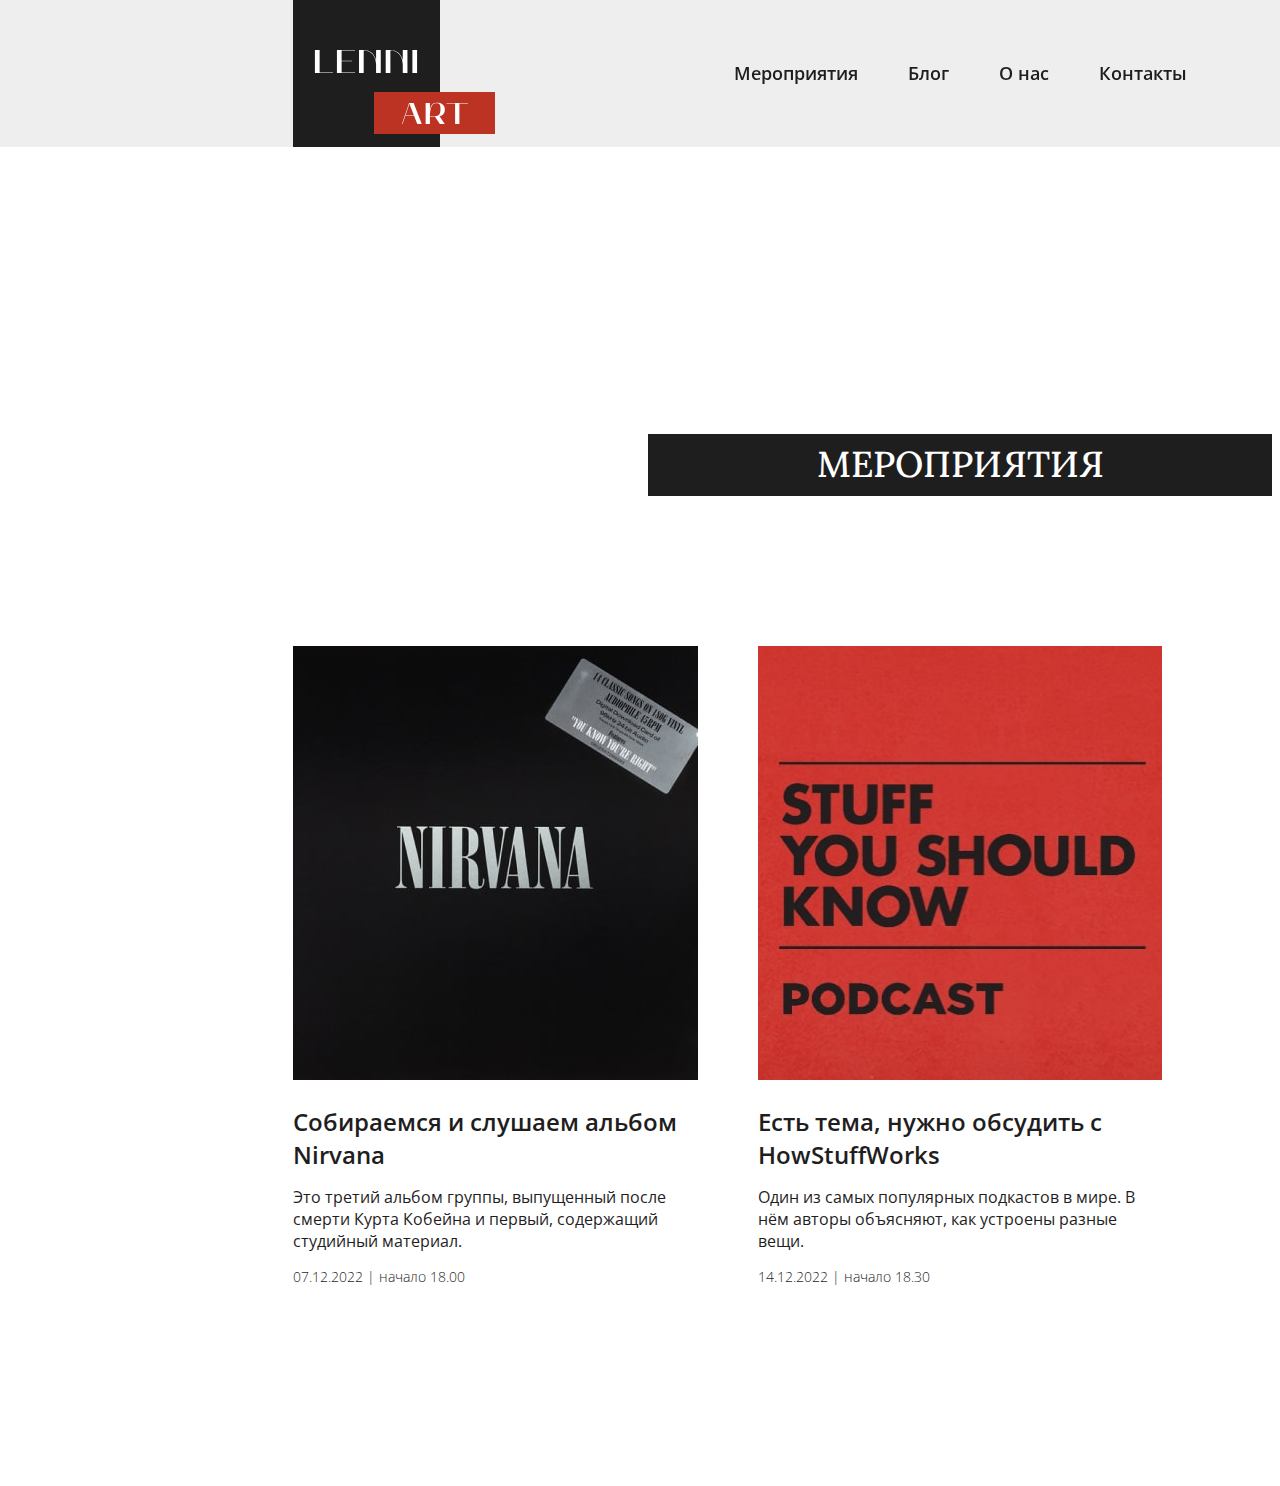
==== events.html @ 0ccb6a0f "Макет" ====
<!DOCTYPE html>
<html lang="ru">
  <head>
    <meta charset="UTF-8" />
    <title>Lenni Art</title>
    <link rel="stylesheet" href="style.css">
    <link rel="preconnect" href="https://fonts.googleapis.com">
    <link rel="preconnect" href="https://fonts.gstatic.com" crossorigin>
    <link href="https://fonts.googleapis.com/css2?family=Lora:wght@400;500;600;700&family=Open+Sans:wght@400;500;600;700&display=swap" rel="stylesheet">
  </head>
  <body class="body">
    <header class="page-header">
      <div class="page-header__container">
        <a href="index.html" class="page-header__logo">
          <svg
            class="page-header__logo-icon"
            width="202"
            height="147"
            viewBox="0 0 202 147" 
            fill="none" 
            xmlns="http://www.w3.org/2000/svg"
            >
            <rect width="147" height="147" fill="#1F1E1E"/>
            <path d="M39.9655 72.439H26.6335V50.032H26.6005V49.999H21.9145V73H39.9655V72.439Z" fill="white"/>
            <path d="M43.9316 73H62.0486V72.439H48.6176V61.285H59.1116V60.691H48.6176V50.56H62.0486V49.999H43.9316V73Z" fill="white"/>
            <path d="M70.6993 73V50.56C73.5703 50.56 82.4143 51.649 83.0743 64.453V73H87.7603V49.999H83.0743V60.328C81.6553 54.19 77.1673 49.999 70.6993 49.999H66.0133V73H70.6993Z" fill="white"/>
            <path d="M97.3893 73V50.56C100.26 50.56 109.104 51.649 109.764 64.453V73H114.45V49.999H109.764V60.328C108.345 54.19 103.857 49.999 97.3893 49.999H92.7033V73H97.3893Z" fill="white"/>
            <path d="M119.393 73H124.079V49.999H119.393V73Z" fill="white"/>
            <rect x="81" y="92" width="121" height="42" fill="#BC3324"/>
            <path d="M108.922 124H109.462L112.402 115.45H120.952L124.282 124H128.752L120.652 103.09H116.122L108.922 124ZM116.422 103.75L120.772 114.94H112.582L116.422 103.75Z" fill="white"/>
            <path d="M132.644 103.09V124H136.904V116.77H141.974L146.864 123.97H151.724L146.564 116.32C149.564 115.54 151.844 113.68 151.844 109.51C151.844 104.29 148.034 102.64 143.594 102.64C138.914 102.64 137.564 106.15 136.904 110.05V103.09H132.644ZM138.074 107.47C138.884 104.53 140.984 103.33 142.844 103.18C147.314 102.76 147.494 105.61 147.494 109.51C147.494 115.84 144.134 116.26 141.254 116.26H136.904C136.904 116.26 136.784 112.12 138.074 107.47Z" fill="white"/>
            <path d="M162.084 103.6L162.114 124H166.374V103.6H174.984V103.09H153.474V103.6H162.084Z" fill="white"/>
          </svg>
        </a>
        <nav class="page-header__nav">
          <a href="#" class="page-header__nav-link">Мероприятия</a>
          <a href="#" class="page-header__nav-link">Блог</a>
          <a href="#" class="page-header__nav-link">О нас</a>
          <a href="#" class="page-header__nav-link">Контакты</a>
        </nav>
        <div class="page-header__right-block">
          <a href="#" class="btn page-header__user-btn">
            Войти
          </a>
        </div>
      </div>
    </header>
    <main>
      <div class="body">
        <main class="main">
          <!-- Здесь будут хлебные крошки -->
      
          <div class="events">
      
            <section class="listing events__listing">
              <h2 class="listing__title section-title">Мероприятия</h2>
      
              <div class="listing__events-list">
      
                <article class="event-card listing__event-card">
                  <a href="#" class="event-card__link">
                    <picture class="event-card__picture">
                      <img
                             src="[data-uri]"
                         alt="nirvana" 
                         class="event-card__img" 
                       />
                    </picture>
      
                    <h4 class="event-card__title">Собираемся и слушаем альбом Nirvana</h4>
      
                    <p class="event-card__description">
                      Это третий альбом группы, выпущенный после смерти Курта Кобейна и первый, содержащий студийный материал.
                    </p>
      
                    <time datetime="2022-12-07T18:00" class="event-card__time">
                      07.12.2022 | начало 18.00
                   </time>
                  </a>
                </article>
                
                <article class="event-card listing__event-card">
                  <a href="#" class="event-card__link">
                    <picture class="event-card__picture">
                      <img
                             src="[data-uri]"
                         alt="nirvana" 
                         class="event-card__img" 
                       />
                    </picture>
      
                    <h4 class="event-card__title">Есть тема, нужно обсудить с HowStuffWorks</h4>
      
                    <p class="event-card__description">
                      Один из самых популярных подкастов в мире. В нём авторы объясняют, как устроены разные вещи.
                    </p>
      
                    <time datetime="2022-12-14T18:30" class="event-card__time">
                      14.12.2022 | начало 18.30
                   </time>
                  </a>
                </article>
      
              </div>
            </section>
      
            <!-- Здесь будут дополнительные услуги -->
          </div>
        </main>
      </div>
    </main>
</html>
---- style.css ----
html,
body {
  width: 100%; 
  margin: 0;
  padding: 0;
}

.btn {
  display: inline-block;
  box-sizing: border-box;
  padding: 15px 40px;
  border: 1px solid #1F1E1E;
  background-color: transparent;
  outline: none;
  color: #1F1E1E;
  font-family: "Open Sans", sans-serif;
  font-weight: 600;
  font-size: 16px;
  line-height: 20px;
  text-align: center;
  text-decoration: none;
  transition: color 0.2s, background-color 0.2s, border-color 0.2s;
  overflow: hidden;
  cursor: pointer;
}

.btn:hover {
  background-color: #1F1E1E;
  color: #ffffff;
}

.body {
  box-sizing: border-box;
  position: relative;
  display: flex;
  flex-direction: column;
  width: 1920px;
  min-height: 100vh;
  padding-top: 147px;
  color: #1F1E1E;
  font-family: "Open Sans", sans-serif;
  font-size: 16px;
  font-weight: 400;
  font-style: normal;
  line-height: 1.375;
}

.page-header {
  position: absolute;
  top: 0;
  left: 0;
  display: flex;
  align-items: center;
  width: 100%;
  height: 147px;
  background-color: rgba(222, 222, 222, 0.98);
  z-index: 100;
}

@supports (backdrop-filter: blur(20px)) {
  .page-header {
    background-color: rgba(222, 222, 222, 0.5);
    backdrop-filter: blur(20px);
  }
}

.page-header__container {
  box-sizing: border-box;
  display: flex;
  align-items: center;
  width: 100%;
  max-width: 1414px;
  margin: 0 auto;
  padding-left: 40px;
  padding-right: 40px;
}

.page-header__logo {
  flex-shrink: 0;
  width: 202px;
  height: 147px;
  font-size: 0;
  text-decoration: none;
}

.page-header__logo-icon {
  width: 100%;
  height: 100%;
}

.page-header__nav {
  display: flex;
  align-items: baseline;
  margin: 0 auto;
}

.page-header__nav-link {
  margin: 0 25px;
  color: #1F1E1E;

  font-weight: 600;
  font-size: 18px;
  line-height: 25px;
  text-decoration: none;
  transition: color 0.2s;
}

.page-header__nav-link:hover {
  color: #BC3324;
}

.page-header__right-block {
  display: flex;
  justify-content: flex-end;
  align-items: center;
  width: 202px;
}

.main {
    flex: 1 0 auto;
  }
.section-title {
    box-sizing: border-box;
    display: flex;
    justify-content: center;
    align-items: center;
    width: 100%;
    max-width: 624px;
    min-height: 62px;
    margin: 0 auto 150px;
    padding: 8px 45px;
    background-color: #1F1E1E;
    color: #ffffff;
    font-family: "Lora", serif;
    font-weight: 500;
    font-size: 36px;
    line-height: 1.277;
    text-align: center;
    text-transform: uppercase;
  }
  
  .event-card {
    display: flex;
    width: 405px;
    max-width: 100%;
    min-width: 280px;
  }
.event-card__link {
    display: flex;
    flex-direction: column;
    width: 100%;
    color: #1F1E1E;
    text-decoration: none;
  }
  
  .event-card__link:hover .event-card__title {
    color: #BC3324;
    text-decoration-color: #BC3324;
  }
  
  .event-card__picture {
    display: block;
    position: relative;
    width: 100%;
    margin: 0 0 25px;
    font-size: 0;
    text-decoration: none;
    overflow: hidden;
  }
.event-card__picture::after {
    content: "";
    display: block;
    width: 100%;
    padding-top: 107.16%;
  }
  
  .event-card__img {
    display: block;
    position: absolute;
    top: 0;
    left: 0;
    width: 100%;
    height: 100%;
    object-fit: cover;
  }
.event-card__title {
    margin: 0 0 15px;
    min-height: 66px;
    color: #1F1E1E;
    font-weight: 600;
    font-size: 24px;
    line-height: 33px;
    text-decoration: underline transparent;
    transition: color 0.2s, text-decoration-color 0.2s;
  }
  .event-card__description {
    margin: 0 0 auto;
    font-size: 16px;
    line-height: 22px;
  }
.event-card__time {
    margin: 15px 0 0;
    font-weight: 300;
    font-size: 14px;
    line-height: 19px;
  }
  .listing {
    box-sizing: border-box;
    display: flex;
    flex-direction: column;
    width: 100%;
    max-width: 1414px;
    margin: 0 auto;
    padding-left: 40px;
    padding-right: 40px;
  }
.listing__events-list {
    display: flex;
    flex-wrap: wrap;
    margin: 0 -30px -120px;
  }
  
  .listing__event-card {
    width: calc(33.3333% - 60px);
    margin: 0 30px 120px;
  }
  
  .events {
    padding: 140px 0 100px;
  }
  
  .events__listing {
    margin-bottom: 100px;
  }
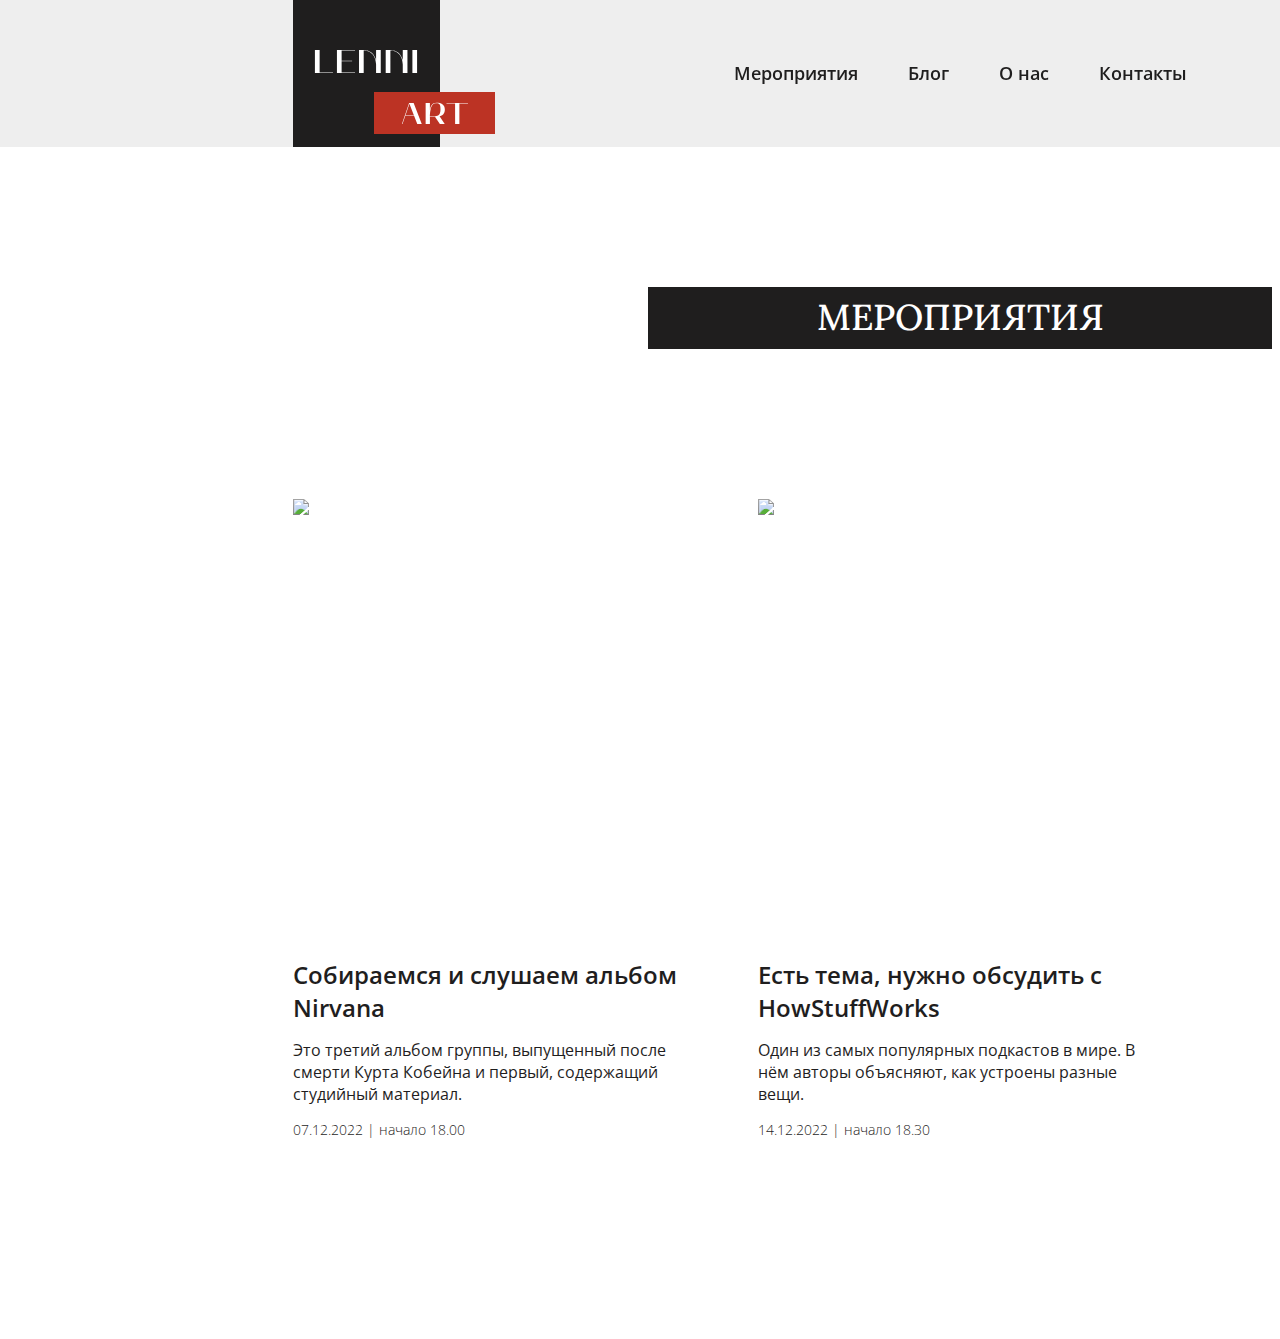
==== commit a299e149: "Проект" ====
--- a/events.html
+++ b/events.html
@@ -45,68 +45,62 @@
         </div>
       </div>
     </header>
-    <main>
-      <div class="body">
-        <main class="main">
-          <!-- Здесь будут хлебные крошки -->
-      
-          <div class="events">
-      
-            <section class="listing events__listing">
-              <h2 class="listing__title section-title">Мероприятия</h2>
-      
-              <div class="listing__events-list">
-      
-                <article class="event-card listing__event-card">
-                  <a href="#" class="event-card__link">
-                    <picture class="event-card__picture">
-                      <img
-                             src="[data-uri]"
-                         alt="nirvana" 
-                         class="event-card__img" 
-                       />
-                    </picture>
-      
-                    <h4 class="event-card__title">Собираемся и слушаем альбом Nirvana</h4>
-      
-                    <p class="event-card__description">
-                      Это третий альбом группы, выпущенный после смерти Курта Кобейна и первый, содержащий студийный материал.
-                    </p>
-      
-                    <time datetime="2022-12-07T18:00" class="event-card__time">
-                      07.12.2022 | начало 18.00
-                   </time>
-                  </a>
-                </article>
-                
-                <article class="event-card listing__event-card">
-                  <a href="#" class="event-card__link">
-                    <picture class="event-card__picture">
-                      <img
-                             src="[data-uri]"
-                         alt="nirvana" 
-                         class="event-card__img" 
-                       />
-                    </picture>
-      
-                    <h4 class="event-card__title">Есть тема, нужно обсудить с HowStuffWorks</h4>
-      
-                    <p class="event-card__description">
-                      Один из самых популярных подкастов в мире. В нём авторы объясняют, как устроены разные вещи.
-                    </p>
-      
-                    <time datetime="2022-12-14T18:30" class="event-card__time">
-                      14.12.2022 | начало 18.30
-                   </time>
-                  </a>
-                </article>
-      
-              </div>
-            </section>
-      
-            <!-- Здесь будут дополнительные услуги -->
-          </div>
-        </main>
-      </div>
-    </main>
+      <main class="main">
+        <!-- Здесь будут хлебные крошки -->
+        <div class="events">
+          <section class="listing events__listing">
+            <h2 class="listing__title section-title">Мероприятия</h2>
+    
+            <div class="listing__events-list">
+    
+              <article class="event-card listing__event-card">
+                <a href="#" class="event-card__link">
+                  <picture class="event-card__picture">
+                    <img
+                        src="images/Nirvana.png"
+                       alt="nirvana" 
+                       class="event-card__img" 
+                     />
+                  </picture>
+    
+                  <h4 class="event-card__title">Собираемся и слушаем альбом Nirvana</h4>
+    
+                  <p class="event-card__description">
+                    Это третий альбом группы, выпущенный после смерти Курта Кобейна и первый, содержащий студийный материал.
+                  </p>
+    
+                  <time datetime="2022-12-07T18:00" class="event-card__time">
+                    07.12.2022 | начало 18.00
+                 </time>
+                </a>
+              </article>
+              
+              <article class="event-card listing__event-card">
+                <a href="#" class="event-card__link">
+                  <picture class="event-card__picture">
+                    <img
+                      src="images/HowStuffWorks.png"
+                      alt="nirvana" 
+                      class="event-card__img" 
+                     />
+                  </picture>
+    
+                  <h4 class="event-card__title">Есть тема, нужно обсудить с HowStuffWorks</h4>
+    
+                  <p class="event-card__description">
+                    Один из самых популярных подкастов в мире. В нём авторы объясняют, как устроены разные вещи.
+                  </p>
+    
+                  <time datetime="2022-12-14T18:30" class="event-card__time">
+                    14.12.2022 | начало 18.30
+                 </time>
+                </a>
+              </article>
+    
+            </div>
+          </section>
+          <!-- Здесь будут дополнительные услуги -->
+        </div>
+      </main>
+      <footer class="page-footer"></footer>
 </html>